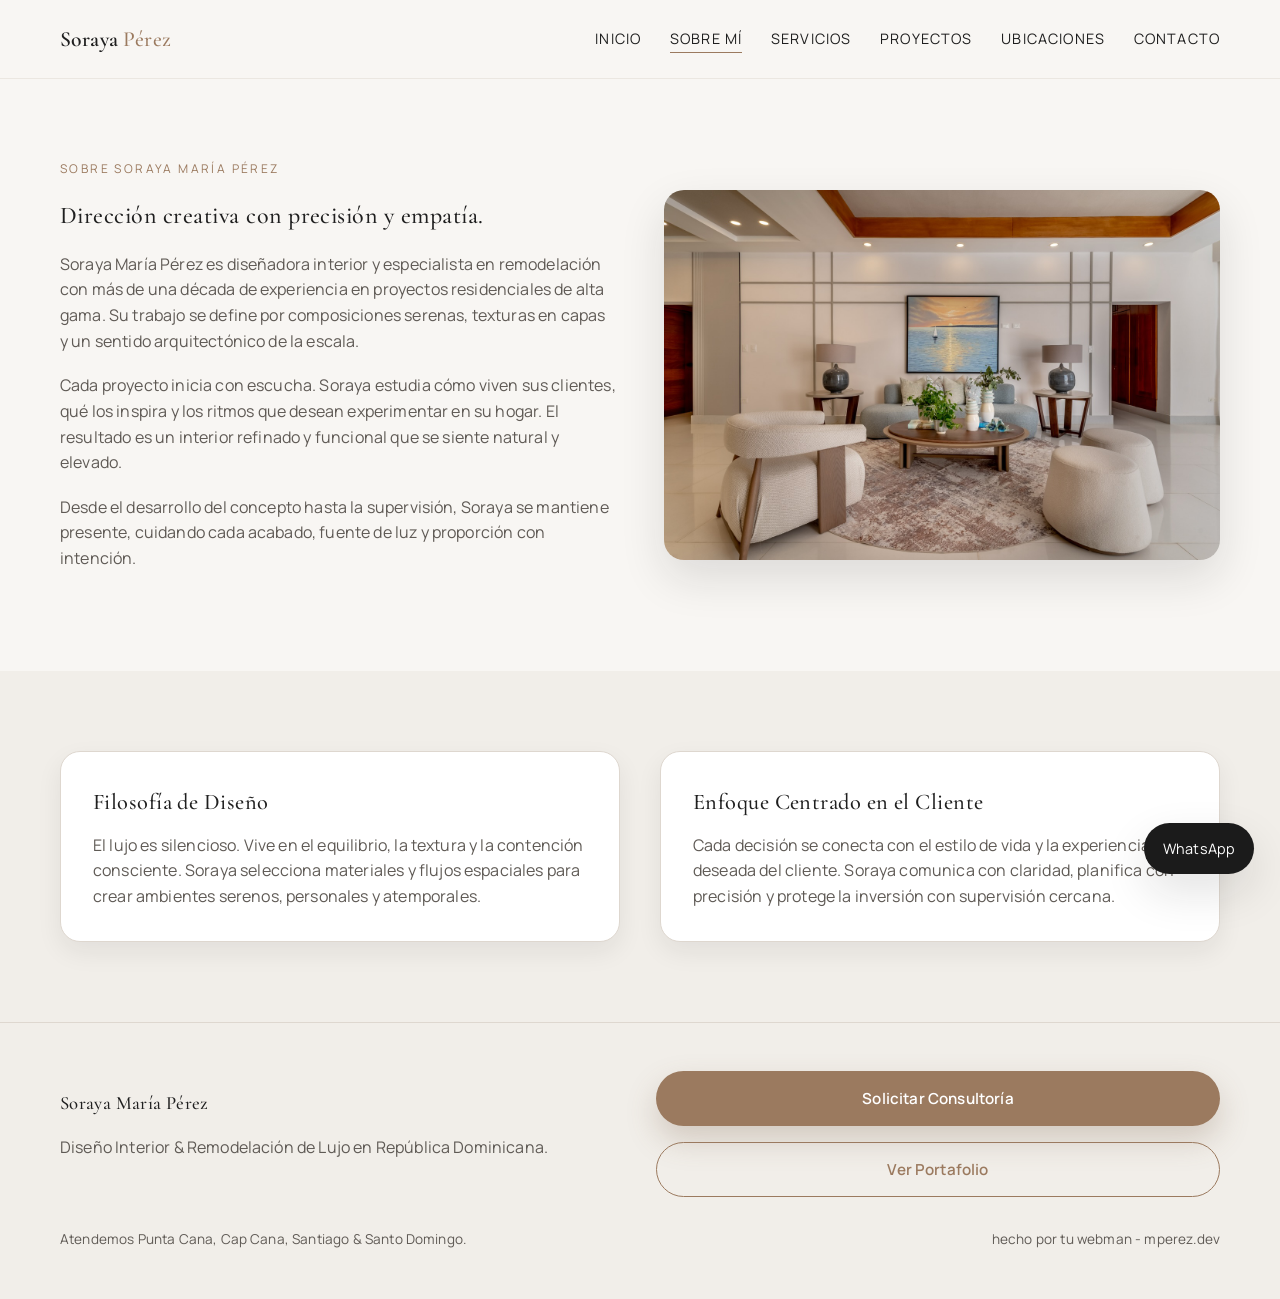
==== about.html @ 322ca7d5 "Sure! Pl" ====
<!DOCTYPE html>
<html lang="en">
  <head>
    <meta charset="UTF-8" />
    <meta name="viewport" content="width=device-width, initial-scale=1.0" />
    <meta
      name="description"
      content="Conoce a Soraya Pérez, diseñadora interior de lujo con espacios arquitectónicos serenos y remodelación centrada en el cliente."
    />
    <title>Sobre mí | Soraya Pérez</title>
    <link rel="preconnect" href="https://fonts.googleapis.com" />
    <link rel="preconnect" href="https://fonts.gstatic.com" crossorigin />
    <link
      href="https://fonts.googleapis.com/css2?family=Cormorant+Garamond:wght@400;500;600&family=Manrope:wght@300;400;500;600&display=swap"
      rel="stylesheet"
    />
    <link rel="stylesheet" href="css/style.css" />
  </head>
  <body>
    <header class="site-header">
      <div class="container nav-wrapper">
        <a class="logo" href="index.html">
          Soraya <span>Pérez</span>
        </a>
        <button class="nav-toggle" aria-expanded="false" aria-label="Abrir menú">
          <span class="nav-toggle-icon" aria-hidden="true"></span>
          <span class="sr-only">Menú</span>
        </button>
        <nav>
          <ul>
            <li><a href="index.html">Inicio</a></li>
            <li><a class="active" href="about.html">Sobre mí</a></li>
            <li><a href="services.html">Servicios</a></li>
            <li><a href="projects.html">Proyectos</a></li>
            <li><a href="locations.html">Ubicaciones</a></li>
            <li><a href="contact.html">Contacto</a></li>
          </ul>
        </nav>
      </div>
    </header>

    <main>
      <section class="section">
        <div class="container about-layout">
          <div class="reveal">
            <p class="eyebrow">Sobre Soraya María Pérez</p>
            <h1>Dirección creativa con precisión y empatía.</h1>
            <p>
              Soraya María Pérez es diseñadora interior y especialista en
              remodelación con más de una década de experiencia en proyectos
              residenciales de alta gama. Su trabajo se define por composiciones
              serenas, texturas en capas y un sentido arquitectónico de la escala.
            </p>
            <p>
              Cada proyecto inicia con escucha. Soraya estudia cómo viven sus
              clientes, qué los inspira y los ritmos que desean experimentar en
              su hogar. El resultado es un interior refinado y funcional que se
              siente natural y elevado.
            </p>
            <p>
              Desde el desarrollo del concepto hasta la supervisión, Soraya se
              mantiene presente, cuidando cada acabado, fuente de luz y
              proporción con intención.
            </p>
          </div>
          <div class="about-image reveal">
            <img src="img/4.jpg" alt="Interiorismo de Soraya Pérez" />
          </div>
        </div>
      </section>

      <section class="section alt">
        <div class="container grid-2">
          <div class="card reveal">
            <h3>Filosofía de Diseño</h3>
            <p>
              El lujo es silencioso. Vive en el equilibrio, la textura y la
              contención consciente. Soraya selecciona materiales y flujos
              espaciales para crear ambientes serenos, personales y atemporales.
            </p>
          </div>
          <div class="card reveal">
            <h3>Enfoque Centrado en el Cliente</h3>
            <p>
              Cada decisión se conecta con el estilo de vida y la experiencia
              deseada del cliente. Soraya comunica con claridad, planifica con
              precisión y protege la inversión con supervisión cercana.
            </p>
          </div>
        </div>
      </section>
    </main>

    <footer>
      <div class="container footer-grid">
        <div>
          <h3>Soraya María Pérez</h3>
          <p>Diseño Interior & Remodelación de Lujo en República Dominicana.</p>
        </div>
        <div class="footer-cta">
          <a class="btn primary" href="contact.html">Solicitar Consultoría</a>
          <a class="btn secondary" href="projects.html">Ver Portafolio</a>
        </div>
      </div>
      <div class="container footer-bottom">
        <span>Atendemos Punta Cana, Cap Cana, Santiago & Santo Domingo.</span>
        <span
          >hecho por tu webman -
          <a href="https://mperez.dev/" target="_blank" rel="noopener"
            >mperez.dev</a
          ></span
        >
      </div>
    </footer>

    <a
      class="whatsapp-float"
      href="https://wa.me/18292590296"
      target="_blank"
      rel="noopener"
      >WhatsApp</a
    >

    <script src="js/main.js"></script>
  </body>
</html>
---- css/style.css ----
*,
*::before,
*::after {
  box-sizing: border-box;
}

:root {
  color-scheme: light;
  --bg: #f8f6f3;
  --bg-alt: #f1eee9;
  --text: #1f1f1f;
  --muted: #5f5a55;
  --accent: #9b7a5f;
  --accent-dark: #7c5f49;
  --line: #ded7cf;
  --white: #ffffff;
  --shadow: 0 18px 45px rgba(28, 25, 22, 0.12);
  --radius: 20px;
  --container: 1160px;
  --header-height: 78px;
}

html,
body {
  margin: 0;
  padding: 0;
  font-family: "Cormorant Garamond", Georgia, serif;
  color: var(--text);
  background: var(--bg);
  scroll-behavior: smooth;
}

body {
  line-height: 1.6;
  letter-spacing: 0.01em;
}

img {
  max-width: 100%;
  height: auto;
  display: block;
}

a {
  color: inherit;
  text-decoration: none;
}

p {
  margin: 0 0 1.2rem;
  color: var(--muted);
  font-family: "Manrope", "Helvetica Neue", Arial, sans-serif;
}

h1,
h2,
h3,
h4 {
  margin: 0 0 1rem;
  font-weight: 500;
  letter-spacing: 0.02em;
}

.container {
  width: min(100% - 3rem, var(--container));
  margin: 0 auto;
}

.section {
  padding: 5rem 0;
}

.section.alt {
  background: var(--bg-alt);
}

.eyebrow {
  text-transform: uppercase;
  letter-spacing: 0.2em;
  font-size: 0.75rem;
  color: var(--accent);
  font-family: "Manrope", "Helvetica Neue", Arial, sans-serif;
}

.btn {
  display: inline-flex;
  align-items: center;
  justify-content: center;
  gap: 0.5rem;
  padding: 0.9rem 1.8rem;
  border-radius: 999px;
  border: 1px solid transparent;
  font-family: "Manrope", "Helvetica Neue", Arial, sans-serif;
  font-size: 0.95rem;
  font-weight: 600;
  transition: transform 0.2s ease, box-shadow 0.2s ease, background 0.2s ease,
    color 0.2s ease;
}

.btn.primary {
  background: var(--accent);
  color: var(--white);
  box-shadow: 0 14px 30px rgba(124, 95, 73, 0.25);
}

.btn.primary:hover {
  background: var(--accent-dark);
  transform: translateY(-2px);
}

.btn.secondary {
  border-color: var(--accent);
  color: var(--accent);
  background: transparent;
}

.btn.secondary:hover {
  background: rgba(155, 122, 95, 0.1);
  transform: translateY(-2px);
}

.btn.ghost {
  border-color: rgba(155, 122, 95, 0.3);
  color: var(--text);
  background: transparent;
}

header.site-header {
  position: sticky;
  top: 0;
  z-index: 20;
  background: rgba(248, 246, 243, 0.94);
  backdrop-filter: blur(16px);
  border-bottom: 1px solid rgba(222, 215, 207, 0.5);
}

.nav-wrapper {
  height: var(--header-height);
  display: flex;
  align-items: center;
  justify-content: space-between;
  gap: 2rem;
}

.logo {
  font-size: 1.35rem;
  font-weight: 600;
}

.logo span {
  color: var(--accent);
  font-weight: 500;
}

nav ul {
  list-style: none;
  display: flex;
  align-items: center;
  gap: 1.8rem;
  padding: 0;
  margin: 0;
  font-family: "Manrope", "Helvetica Neue", Arial, sans-serif;
  font-size: 0.9rem;
  letter-spacing: 0.08em;
  text-transform: uppercase;
}

nav a {
  position: relative;
  padding-bottom: 0.3rem;
}

nav a::after {
  content: "";
  position: absolute;
  left: 0;
  bottom: 0;
  height: 1px;
  width: 0;
  background: var(--accent);
  transition: width 0.2s ease;
}

nav a:hover::after,
nav a.active::after {
  width: 100%;
}

.nav-toggle {
  display: none;
  border: 1px solid var(--line);
  background: var(--white);
  border-radius: 999px;
  padding: 1rem;
  font-family: "Manrope", "Helvetica Neue", Arial, sans-serif;
  font-size: 0.85rem;
  cursor: pointer;
}

.nav-toggle-icon {
  position: relative;
  width: 22px;
  height: 2px;
  background: var(--text);
  display: inline-block;
}

.nav-toggle-icon::before,
.nav-toggle-icon::after {
  content: "";
  position: absolute;
  left: 0;
  width: 22px;
  height: 2px;
  background: var(--text);
}

.nav-toggle-icon::before {
  top: -6px;
}

.nav-toggle-icon::after {
  top: 6px;
}

.sr-only {
  position: absolute;
  width: 1px;
  height: 1px;
  padding: 0;
  margin: -1px;
  overflow: hidden;
  clip: rect(0, 0, 0, 0);
  white-space: nowrap;
  border: 0;
}

.hero {
  min-height: calc(100vh - var(--header-height));
  display: grid;
  grid-template-columns: repeat(auto-fit, minmax(280px, 1fr));
  align-items: center;
  gap: 3rem;
  padding: 4rem 0;
}

.hero-title {
  font-size: clamp(2.6rem, 4vw, 4.2rem);
  line-height: 1.1;
}

.hero-subtitle {
  font-size: 1.15rem;
  color: var(--muted);
}

.hero-cta {
  display: flex;
  flex-wrap: wrap;
  gap: 1rem;
  margin-top: 2rem;
}

.hero-image {
  position: relative;
  border-radius: var(--radius);
  overflow: hidden;
  box-shadow: var(--shadow);
}

.hero-image img {
  width: 100%;
  height: 100%;
  object-fit: cover;
}

.grid-2 {
  display: grid;
  grid-template-columns: repeat(auto-fit, minmax(260px, 1fr));
  gap: 2.5rem;
}

.card {
  background: var(--white);
  border: 1px solid var(--line);
  border-radius: var(--radius);
  padding: 2rem;
  box-shadow: 0 10px 26px rgba(28, 25, 22, 0.07);
  transition: transform 0.2s ease, box-shadow 0.2s ease;
}

.card:hover {
  transform: translateY(-4px);
  box-shadow: 0 18px 35px rgba(28, 25, 22, 0.12);
}

.card h3 {
  margin-bottom: 0.8rem;
  font-size: 1.4rem;
}

.card p {
  margin-bottom: 0;
}

.featured-grid {
  display: grid;
  grid-template-columns: repeat(auto-fit, minmax(240px, 1fr));
  gap: 1.5rem;
}

.featured-item {
  position: relative;
  overflow: hidden;
  border-radius: 18px;
  box-shadow: var(--shadow);
}

.featured-item img {
  width: 100%;
  height: 100%;
  object-fit: cover;
  transition: transform 0.4s ease;
}

.featured-item:hover img {
  transform: scale(1.05);
}

.featured-label {
  position: absolute;
  left: 1.2rem;
  bottom: 1.2rem;
  background: rgba(31, 31, 31, 0.65);
  color: var(--white);
  padding: 0.45rem 0.9rem;
  border-radius: 999px;
  font-size: 0.75rem;
  font-family: "Manrope", "Helvetica Neue", Arial, sans-serif;
  text-transform: uppercase;
  letter-spacing: 0.18em;
}

.trust {
  display: grid;
  grid-template-columns: repeat(auto-fit, minmax(180px, 1fr));
  gap: 1.5rem;
  text-align: center;
}

.trust-item {
  padding: 1.5rem 1rem;
  border: 1px solid var(--line);
  border-radius: 18px;
  background: var(--white);
}

.trust-item strong {
  display: block;
  font-size: 1.7rem;
}

.about-layout {
  display: grid;
  grid-template-columns: repeat(auto-fit, minmax(260px, 1fr));
  gap: 3rem;
  align-items: center;
}

.about-image {
  border-radius: var(--radius);
  overflow: hidden;
  box-shadow: var(--shadow);
}

.service-grid {
  display: grid;
  grid-template-columns: repeat(auto-fit, minmax(240px, 1fr));
  gap: 2rem;
}

.service-card {
  border-radius: 20px;
  padding: 2rem;
  background: var(--white);
  border: 1px solid var(--line);
  transition: border-color 0.2s ease, transform 0.2s ease;
}

.service-icon {
  width: 48px;
  height: 48px;
  display: inline-flex;
  align-items: center;
  justify-content: center;
  border-radius: 14px;
  border: 1px solid var(--line);
  color: var(--text);
  margin-bottom: 1.2rem;
}

.service-icon svg {
  width: 26px;
  height: 26px;
  fill: currentColor;
}

.service-card:hover {
  border-color: var(--accent);
  transform: translateY(-3px);
}

.portfolio-grid {
  display: grid;
  grid-template-columns: repeat(auto-fit, minmax(220px, 1fr));
  gap: 1.5rem;
}

.portfolio-item {
  position: relative;
  border-radius: 16px;
  overflow: hidden;
  background: var(--white);
  border: 1px solid var(--line);
}

.portfolio-item img {
  width: 100%;
  height: 220px;
  object-fit: cover;
  transition: transform 0.3s ease;
}

.portfolio-item:hover img {
  transform: scale(1.04);
}

.portfolio-caption {
  padding: 1rem 1.2rem;
  font-family: "Manrope", "Helvetica Neue", Arial, sans-serif;
  font-size: 0.85rem;
  text-transform: uppercase;
  letter-spacing: 0.12em;
  color: var(--muted);
}

.locations-grid {
  display: grid;
  grid-template-columns: repeat(auto-fit, minmax(220px, 1fr));
  gap: 1.5rem;
}

.location-card {
  padding: 1.8rem;
  border-radius: 18px;
  border: 1px solid var(--line);
  background: var(--white);
}

.contact-grid {
  display: grid;
  grid-template-columns: repeat(auto-fit, minmax(260px, 1fr));
  gap: 2.5rem;
  align-items: start;
}

form {
  display: grid;
  gap: 1rem;
}

input,
textarea {
  width: 100%;
  border: 1px solid var(--line);
  border-radius: 12px;
  padding: 0.9rem 1rem;
  font-family: "Manrope", "Helvetica Neue", Arial, sans-serif;
  font-size: 0.95rem;
  background: var(--white);
}

textarea {
  min-height: 140px;
  resize: vertical;
}

.contact-detail {
  padding: 1.4rem 0;
  border-bottom: 1px solid var(--line);
  font-family: "Manrope", "Helvetica Neue", Arial, sans-serif;
}

.contact-detail strong {
  display: block;
  color: var(--text);
  text-transform: uppercase;
  letter-spacing: 0.15em;
  font-size: 0.72rem;
}

footer {
  border-top: 1px solid var(--line);
  background: var(--bg-alt);
  padding: 3rem 0;
}

.footer-grid {
  display: grid;
  grid-template-columns: repeat(auto-fit, minmax(220px, 1fr));
  gap: 2rem;
  align-items: center;
}

.footer-cta {
  display: flex;
  flex-direction: column;
  gap: 1rem;
}

.footer-bottom {
  margin-top: 2rem;
  font-family: "Manrope", "Helvetica Neue", Arial, sans-serif;
  font-size: 0.85rem;
  color: var(--muted);
  display: flex;
  justify-content: space-between;
  flex-wrap: wrap;
  gap: 1rem;
}

.whatsapp-float {
  position: fixed;
  right: 1.6rem;
  bottom: 1.6rem;
  background: #1b1b1b;
  color: var(--white);
  padding: 0.9rem 1.2rem;
  border-radius: 999px;
  font-family: "Manrope", "Helvetica Neue", Arial, sans-serif;
  font-size: 0.9rem;
  display: inline-flex;
  align-items: center;
  gap: 0.5rem;
  box-shadow: var(--shadow);
  z-index: 30;
}

.reveal {
  opacity: 0;
  transform: translateY(18px);
  transition: opacity 0.5s ease, transform 0.5s ease;
}

.reveal.is-visible {
  opacity: 1;
  transform: translateY(0);
}

@media (max-width: 860px) {
  nav {
    display: none;
    position: absolute;
    top: var(--header-height);
    right: 1.5rem;
  }

  nav.open {
    display: block;
  }

  nav ul {
    position: static;
    background: var(--white);
    padding: 1.2rem;
    border-radius: 16px;
    flex-direction: column;
    align-items: flex-start;
    gap: 1rem;
    box-shadow: var(--shadow);
    border: 1px solid var(--line);
    display: flex;
  }

  .nav-toggle {
    display: inline-flex;
  }
}

@media (max-width: 640px) {
  .hero {
    padding: 2.5rem 0 3rem;
  }

  .hero-cta {
    flex-direction: column;
    align-items: flex-start;
  }

  .footer-bottom {
    flex-direction: column;
  }
}

@media (prefers-reduced-motion: reduce) {
  * {
    scroll-behavior: auto;
  }

  .btn,
  .card,
  .featured-item img,
  .portfolio-item img,
  .service-card {
    transition: none;
  }

  .reveal {
    opacity: 1;
    transform: none;
  }
}
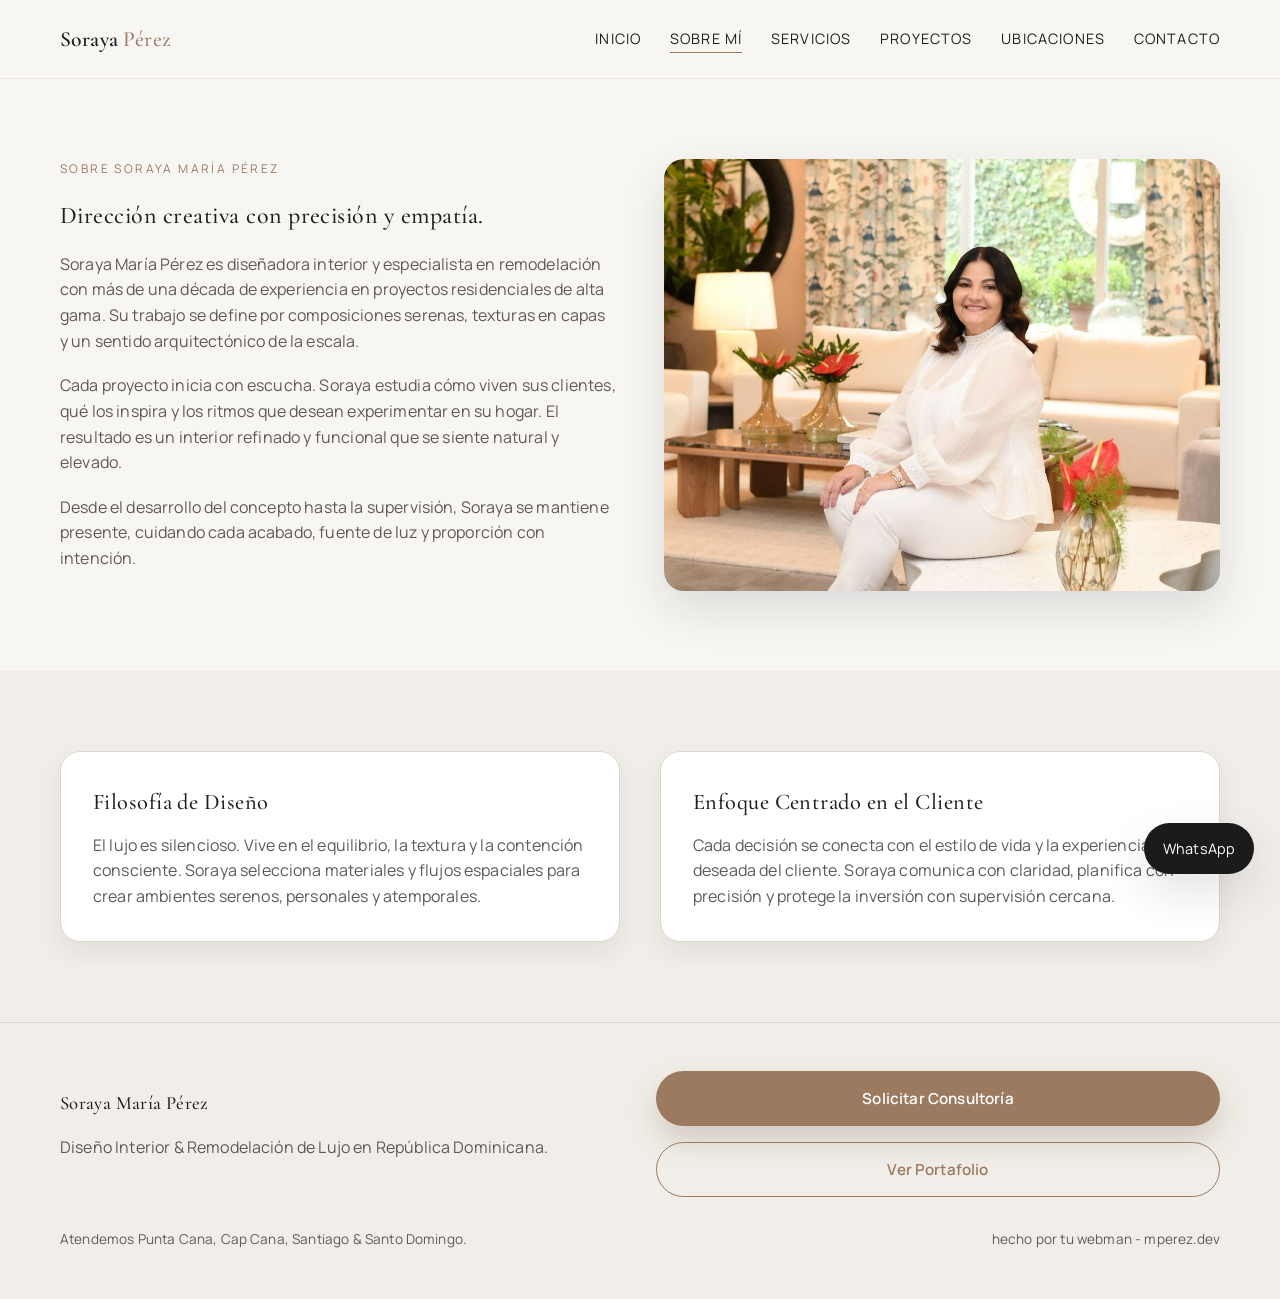
==== commit 8156d11c: "Add project detail page and related scripts for project gallery and lightbox functionality - Created" ====
--- a/about.html
+++ b/about.html
@@ -64,7 +64,7 @@
             </p>
           </div>
           <div class="about-image reveal">
-            <img src="img/4.jpg" alt="Interiorismo de Soraya Pérez" />
+            <img src="img/me.jpeg" alt="Interiorismo de Soraya Pérez" />
           </div>
         </div>
       </section>
--- a/css/style.css
+++ b/css/style.css
@@ -364,13 +364,23 @@
   display: grid;
   grid-template-columns: repeat(auto-fit, minmax(260px, 1fr));
   gap: 3rem;
-  align-items: center;
+  align-items: stretch;
 }
 
 .about-image {
   border-radius: var(--radius);
   overflow: hidden;
   box-shadow: var(--shadow);
+  position: relative;
+}
+
+.about-image img {
+  position: absolute;
+  inset: 0;
+  width: 100%;
+  height: 100%;
+  object-fit: cover;
+  object-position: center;
 }
 
 .service-grid {
@@ -424,6 +434,19 @@
   border: 1px solid var(--line);
 }
 
+.portfolio-item--link {
+  display: block;
+  cursor: pointer;
+  text-decoration: none;
+  color: inherit;
+  transition: transform 0.2s ease, box-shadow 0.2s ease;
+}
+
+.portfolio-item--link:hover {
+  transform: translateY(-4px);
+  box-shadow: var(--shadow);
+}
+
 .portfolio-item img {
   width: 100%;
   height: 220px;
@@ -442,6 +465,91 @@
   text-transform: uppercase;
   letter-spacing: 0.12em;
   color: var(--muted);
+}
+
+/* Project detail */
+
+.project-hero {
+  position: relative;
+  height: 70vh;
+  min-height: 360px;
+  overflow: hidden;
+}
+
+.project-hero > img {
+  width: 100%;
+  height: 100%;
+  object-fit: cover;
+  display: block;
+}
+
+.project-hero-overlay {
+  position: absolute;
+  inset: 0;
+  background: linear-gradient(to top, rgba(31, 31, 31, 0.65) 0%, transparent 55%);
+  display: flex;
+  align-items: flex-end;
+  padding-bottom: 3rem;
+}
+
+.project-hero-overlay h1 {
+  color: var(--white);
+  font-size: clamp(2rem, 4vw, 3.5rem);
+  margin-bottom: 0;
+}
+
+.project-hero-overlay .eyebrow {
+  color: rgba(255, 255, 255, 0.75);
+}
+
+.project-back {
+  display: inline-flex;
+  align-items: center;
+  gap: 0.4rem;
+  font-family: "Manrope", "Helvetica Neue", Arial, sans-serif;
+  font-size: 0.88rem;
+  color: var(--muted);
+  margin-bottom: 2rem;
+  transition: color 0.2s ease;
+}
+
+.project-back:hover {
+  color: var(--accent);
+}
+
+.gallery-grid {
+  display: grid;
+  grid-template-columns: repeat(3, 1fr);
+  gap: 1rem;
+}
+
+.gallery-img {
+  width: 100%;
+  height: 280px;
+  object-fit: cover;
+  border-radius: 12px;
+  display: block;
+}
+
+@media (max-width: 860px) {
+  .gallery-grid {
+    grid-template-columns: repeat(2, 1fr);
+  }
+}
+
+@media (max-width: 640px) {
+  .project-hero {
+    height: 50vh;
+  }
+
+  .gallery-grid {
+    grid-template-columns: repeat(2, 1fr);
+    gap: 0.6rem;
+  }
+
+  .gallery-img {
+    height: 180px;
+  }
 }
 
 .locations-grid {
@@ -545,6 +653,116 @@
   box-shadow: var(--shadow);
   z-index: 30;
 }
+
+/* Lightbox */
+
+.lightbox-overlay {
+  display: none;
+  position: fixed;
+  inset: 0;
+  z-index: 100;
+  background: rgba(15, 13, 11, 0.92);
+  align-items: center;
+  justify-content: center;
+}
+
+.lightbox-overlay.is-open {
+  display: flex;
+}
+
+.lightbox-inner {
+  position: relative;
+  display: flex;
+  align-items: center;
+  justify-content: center;
+  width: 100%;
+  height: 100%;
+  padding: 2rem;
+}
+
+.lightbox-img {
+  max-width: 90vw;
+  max-height: 88vh;
+  object-fit: contain;
+  border-radius: 12px;
+  box-shadow: 0 30px 80px rgba(0, 0, 0, 0.5);
+  display: block;
+}
+
+.lightbox-close,
+.lightbox-prev,
+.lightbox-next {
+  position: absolute;
+  background: rgba(255, 255, 255, 0.12);
+  border: 1px solid rgba(255, 255, 255, 0.2);
+  color: var(--white);
+  border-radius: 999px;
+  cursor: pointer;
+  transition: background 0.2s ease;
+  line-height: 1;
+  font-size: 1.1rem;
+}
+
+.lightbox-close:hover,
+.lightbox-prev:hover,
+.lightbox-next:hover {
+  background: rgba(255, 255, 255, 0.25);
+}
+
+.lightbox-close {
+  top: 1.2rem;
+  right: 1.2rem;
+  width: 42px;
+  height: 42px;
+  display: flex;
+  align-items: center;
+  justify-content: center;
+}
+
+.lightbox-prev {
+  left: 1.2rem;
+  top: 50%;
+  transform: translateY(-50%);
+  width: 48px;
+  height: 48px;
+  display: flex;
+  align-items: center;
+  justify-content: center;
+}
+
+.lightbox-next {
+  right: 1.2rem;
+  top: 50%;
+  transform: translateY(-50%);
+  width: 48px;
+  height: 48px;
+  display: flex;
+  align-items: center;
+  justify-content: center;
+}
+
+.lightbox-counter {
+  position: absolute;
+  bottom: 1.4rem;
+  left: 50%;
+  transform: translateX(-50%);
+  font-family: "Manrope", "Helvetica Neue", Arial, sans-serif;
+  font-size: 0.85rem;
+  color: rgba(255, 255, 255, 0.65);
+  letter-spacing: 0.1em;
+}
+
+@media (max-width: 640px) {
+  .lightbox-prev {
+    left: 0.5rem;
+  }
+
+  .lightbox-next {
+    right: 0.5rem;
+  }
+}
+
+/* Reveal */
 
 .reveal {
   opacity: 0;
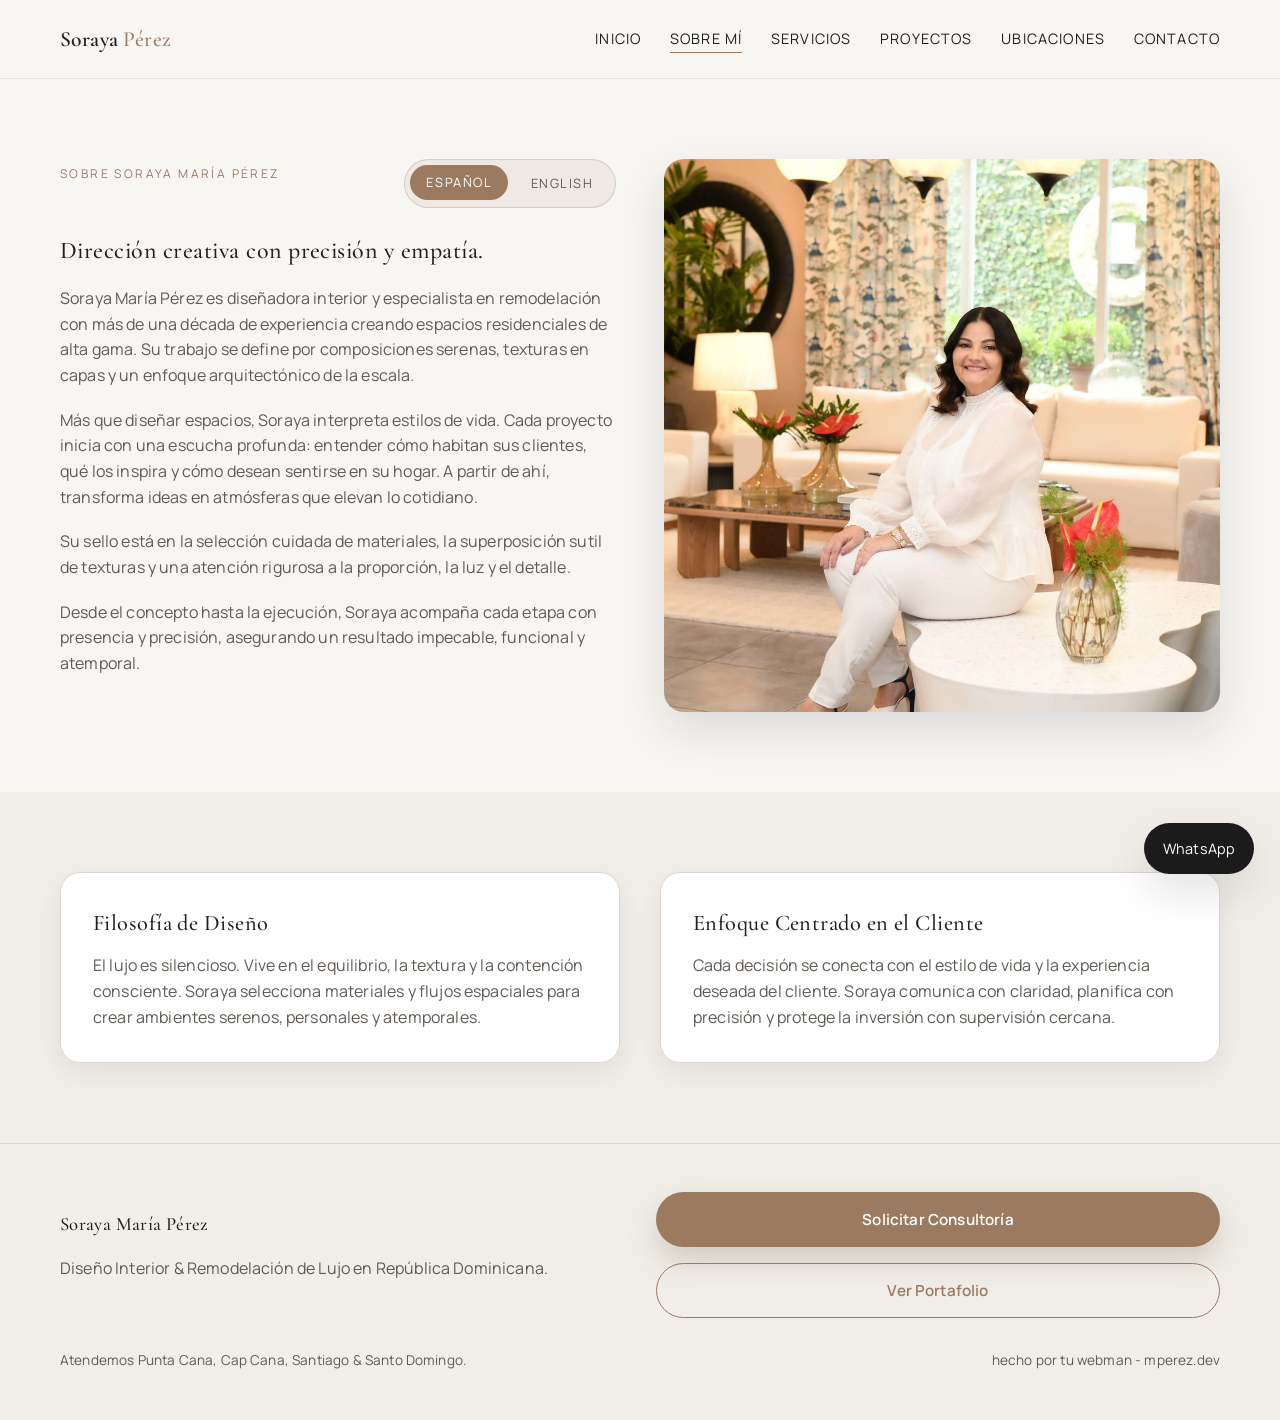
==== commit e62e5ac7: "Enhance About Section with Bilingual Support and Styling - Redesigned the About section to include a" ====
--- a/about.html
+++ b/about.html
@@ -42,26 +42,85 @@
     <main>
       <section class="section">
         <div class="container about-layout">
-          <div class="reveal">
-            <p class="eyebrow">Sobre Soraya María Pérez</p>
-            <h1>Dirección creativa con precisión y empatía.</h1>
-            <p>
-              Soraya María Pérez es diseñadora interior y especialista en
-              remodelación con más de una década de experiencia en proyectos
-              residenciales de alta gama. Su trabajo se define por composiciones
-              serenas, texturas en capas y un sentido arquitectónico de la escala.
-            </p>
-            <p>
-              Cada proyecto inicia con escucha. Soraya estudia cómo viven sus
-              clientes, qué los inspira y los ritmos que desean experimentar en
-              su hogar. El resultado es un interior refinado y funcional que se
-              siente natural y elevado.
-            </p>
-            <p>
-              Desde el desarrollo del concepto hasta la supervisión, Soraya se
-              mantiene presente, cuidando cada acabado, fuente de luz y
-              proporción con intención.
-            </p>
+          <div class="reveal bio-section" data-language-switcher>
+            <div class="bio-header">
+              <p class="eyebrow">Sobre Soraya María Pérez</p>
+              <div class="language-toggle" role="group" aria-label="Cambiar idioma de biografía">
+                <button
+                  class="language-toggle-btn is-active"
+                  type="button"
+                  data-lang-target="es"
+                  aria-pressed="true"
+                >
+                  Español
+                </button>
+                <button
+                  class="language-toggle-btn"
+                  type="button"
+                  data-lang-target="en"
+                  aria-pressed="false"
+                >
+                  English
+                </button>
+              </div>
+            </div>
+
+            <div class="bio-copy" data-bio-copy>
+              <div class="bio-content is-active" data-lang-content="es" aria-hidden="false">
+                <h1>Dirección creativa con precisión y empatía.</h1>
+                <p>
+                  Soraya María Pérez es diseñadora interior y especialista en
+                  remodelación con más de una década de experiencia creando espacios
+                  residenciales de alta gama. Su trabajo se define por composiciones
+                  serenas, texturas en capas y un enfoque arquitectónico de la escala.
+                </p>
+                <p>
+                  Más que diseñar espacios, Soraya interpreta estilos de vida. Cada
+                  proyecto inicia con una escucha profunda: entender cómo habitan sus
+                  clientes, qué los inspira y cómo desean sentirse en su hogar. A
+                  partir de ahí, transforma ideas en atmósferas que elevan lo
+                  cotidiano.
+                </p>
+                <p>
+                  Su sello está en la selección cuidada de materiales, la
+                  superposición sutil de texturas y una atención rigurosa a la
+                  proporción, la luz y el detalle.
+                </p>
+                <p>
+                  Desde el concepto hasta la ejecución, Soraya acompaña cada etapa
+                  con presencia y precisión, asegurando un resultado impecable,
+                  funcional y atemporal.
+                </p>
+              </div>
+
+              <div class="bio-content" data-lang-content="en" aria-hidden="true">
+                <h1>Creative Direction with Precision and Empathy</h1>
+                <p>
+                  Soraya María Pérez is an interior designer and renovation
+                  specialist with over a decade of experience crafting high-end
+                  residential spaces. Her approach blends aesthetic sensitivity
+                  with architectural clarity, resulting in interiors that feel
+                  calm, refined, and cohesive.
+                </p>
+                <p>
+                  More than designing spaces, Soraya interprets lifestyles. Each
+                  project begins with a deep understanding of how her clients live,
+                  what inspires them, and how they want to feel within their home.
+                  From there, she transforms ideas into environments that elevate
+                  everyday living.
+                </p>
+                <p>
+                  Her signature is defined by a thoughtful selection of materials,
+                  subtle layering of textures, and a meticulous attention to
+                  proportion, light, and detail.
+                </p>
+                <p>
+                  From concept to execution, Soraya remains closely involved at
+                  every stage, ensuring a seamless process and an impeccable,
+                  timeless result.
+                </p>
+              </div>
+            </div>
           </div>
           <div class="about-image reveal">
             <img src="img/me.jpeg" alt="Interiorismo de Soraya Pérez" />
--- a/css/style.css
+++ b/css/style.css
@@ -367,6 +367,73 @@
   align-items: stretch;
 }
 
+.bio-section {
+  display: grid;
+  gap: 1.5rem;
+}
+
+.bio-header {
+  display: flex;
+  justify-content: space-between;
+  gap: 1rem;
+  align-items: center;
+  flex-wrap: wrap;
+}
+
+.language-toggle {
+  display: inline-flex;
+  align-items: center;
+  gap: 0.4rem;
+  background: rgba(155, 122, 95, 0.1);
+  border: 1px solid rgba(155, 122, 95, 0.25);
+  border-radius: 999px;
+  padding: 0.35rem;
+}
+
+.language-toggle-btn {
+  border: 0;
+  border-radius: 999px;
+  background: transparent;
+  color: var(--muted);
+  font-family: "Manrope", "Helvetica Neue", Arial, sans-serif;
+  font-size: 0.8rem;
+  text-transform: uppercase;
+  letter-spacing: 0.12em;
+  padding: 0.55rem 1rem;
+  cursor: pointer;
+  transition: background 0.25s ease, color 0.25s ease, transform 0.25s ease;
+}
+
+.language-toggle-btn:hover {
+  color: var(--text);
+}
+
+.language-toggle-btn.is-active {
+  background: var(--accent);
+  color: var(--white);
+  transform: translateY(-1px);
+}
+
+.bio-copy {
+  position: relative;
+  min-height: 480px;
+}
+
+.bio-content {
+  position: absolute;
+  inset: 0;
+  opacity: 0;
+  transform: translateY(18px) scale(0.985);
+  pointer-events: none;
+  transition: opacity 0.45s ease, transform 0.45s ease;
+}
+
+.bio-content.is-active {
+  opacity: 1;
+  transform: translateY(0) scale(1);
+  pointer-events: auto;
+}
+
 .about-image {
   border-radius: var(--radius);
   overflow: hidden;
@@ -806,6 +873,10 @@
 }
 
 @media (max-width: 640px) {
+  .bio-copy {
+    min-height: 560px;
+  }
+
   .hero {
     padding: 2.5rem 0 3rem;
   }
@@ -829,7 +900,9 @@
   .card,
   .featured-item img,
   .portfolio-item img,
-  .service-card {
+  .service-card,
+  .bio-content,
+  .language-toggle-btn {
     transition: none;
   }
 
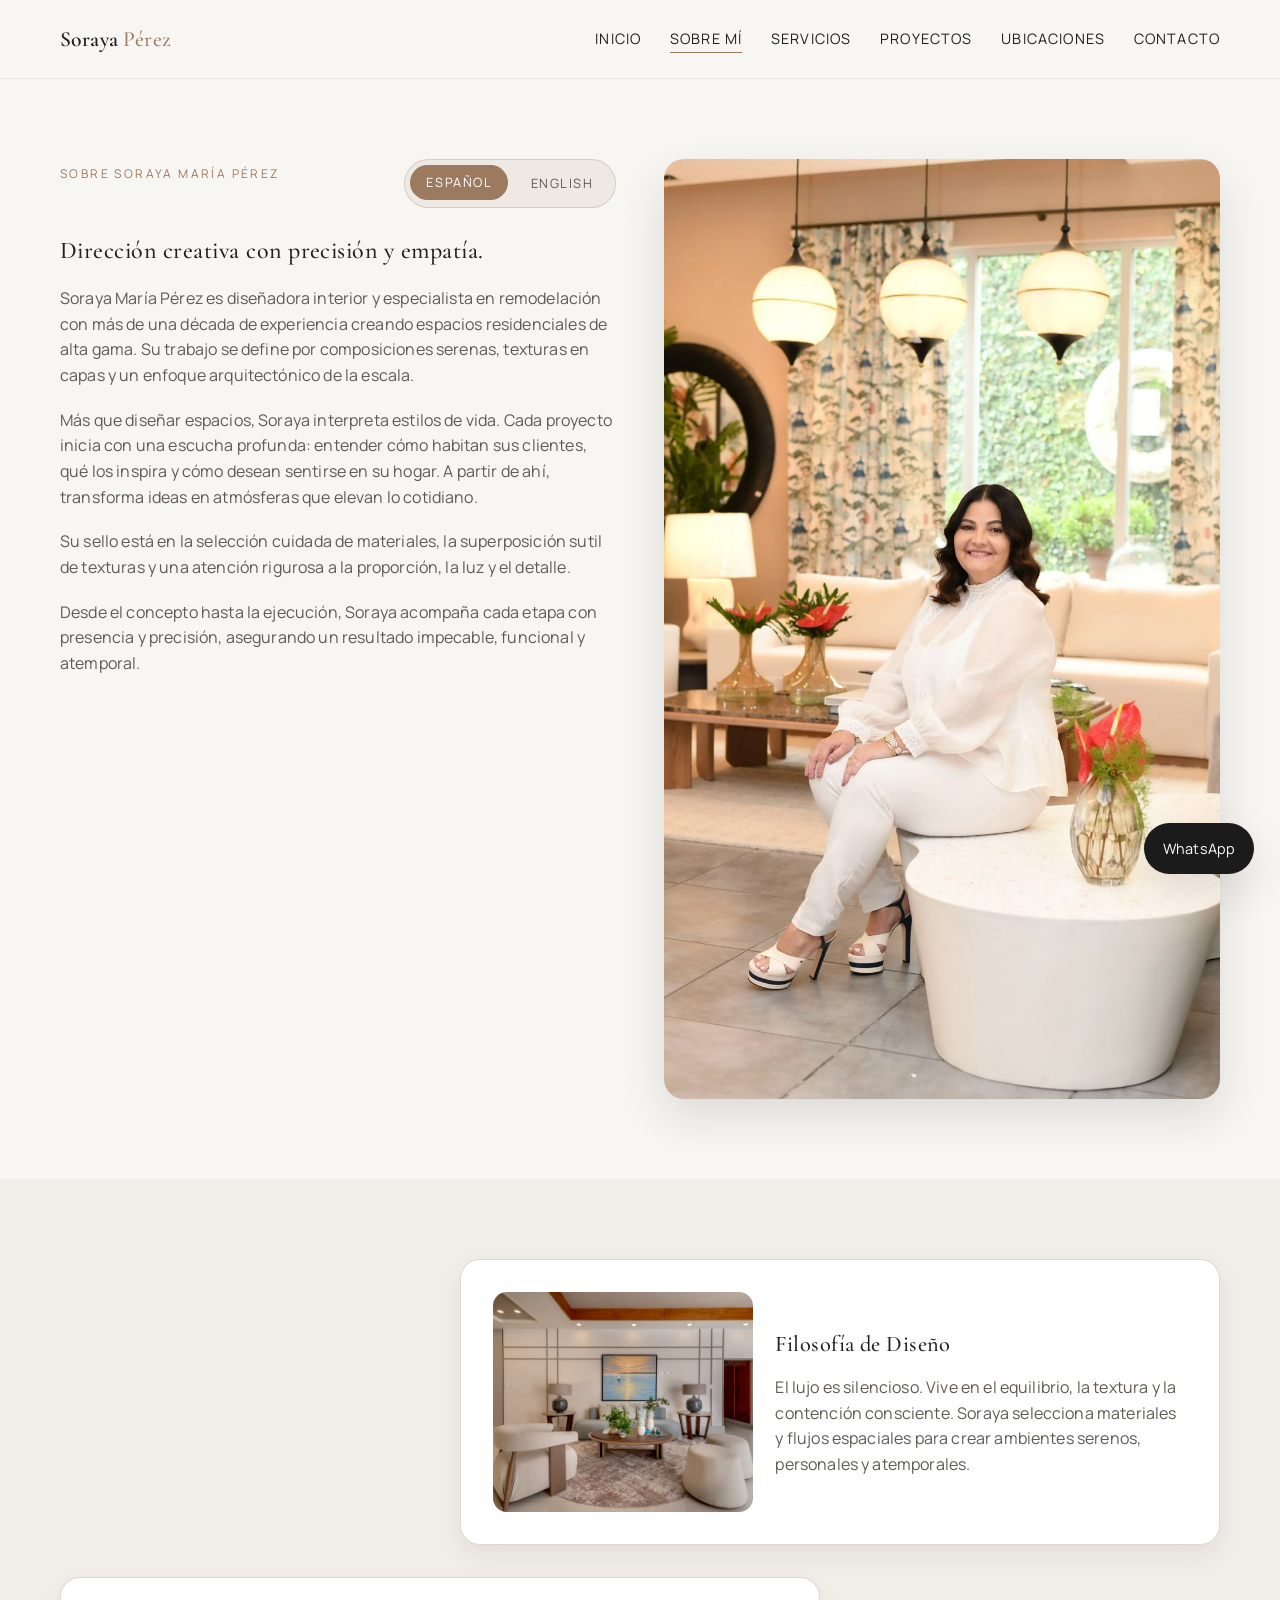
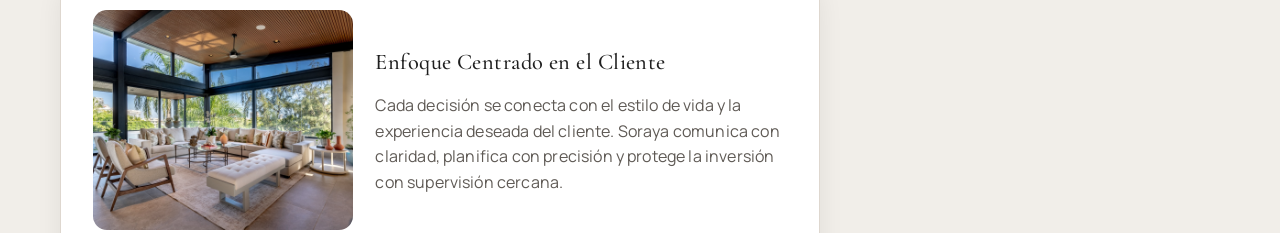
==== commit 01123ce0: "terminacion de la pagina de Soraya" ====
--- a/about.html
+++ b/about.html
@@ -129,23 +129,37 @@
       </section>
 
       <section class="section alt">
-        <div class="container grid-2">
-          <div class="card reveal">
-            <h3>Filosofía de Diseño</h3>
-            <p>
-              El lujo es silencioso. Vive en el equilibrio, la textura y la
-              contención consciente. Soraya selecciona materiales y flujos
-              espaciales para crear ambientes serenos, personales y atemporales.
-            </p>
-          </div>
-          <div class="card reveal">
-            <h3>Enfoque Centrado en el Cliente</h3>
-            <p>
-              Cada decisión se conecta con el estilo de vida y la experiencia
-              deseada del cliente. Soraya comunica con claridad, planifica con
-              precisión y protege la inversión con supervisión cercana.
-            </p>
-          </div>
+        <div class="container about-feature-stack">
+          <article class="card reveal about-feature about-feature--right">
+            <img
+              src="img/4.jpg"
+              alt="Selección refinada de materiales y texturas"
+              class="about-feature-image"
+            />
+            <div>
+              <h3>Filosofía de Diseño</h3>
+              <p>
+                El lujo es silencioso. Vive en el equilibrio, la textura y la
+                contención consciente. Soraya selecciona materiales y flujos
+                espaciales para crear ambientes serenos, personales y atemporales.
+              </p>
+            </div>
+          </article>
+          <article class="card reveal about-feature about-feature--left">
+            <img
+              src="img/5.jpg"
+              alt="Acompañamiento cercano durante todo el proyecto"
+              class="about-feature-image"
+            />
+            <div>
+              <h3>Enfoque Centrado en el Cliente</h3>
+              <p>
+                Cada decisión se conecta con el estilo de vida y la experiencia
+                deseada del cliente. Soraya comunica con claridad, planifica con
+                precisión y protege la inversión con supervisión cercana.
+              </p>
+            </div>
+          </article>
         </div>
       </section>
     </main>
--- a/css/style.css
+++ b/css/style.css
@@ -355,6 +355,23 @@
   background: var(--white);
 }
 
+.trust-icon {
+  width: 42px;
+  height: 42px;
+  margin: 0 auto 0.75rem;
+  border-radius: 12px;
+  background: rgba(155, 122, 95, 0.12);
+  display: inline-flex;
+  align-items: center;
+  justify-content: center;
+}
+
+.trust-icon svg {
+  width: 22px;
+  height: 22px;
+  fill: var(--accent);
+}
+
 .trust-item strong {
   display: block;
   font-size: 1.7rem;
@@ -461,7 +478,9 @@
   padding: 2rem;
   background: var(--white);
   border: 1px solid var(--line);
-  transition: border-color 0.2s ease, transform 0.2s ease;
+  transition: border-color 0.25s ease, transform 0.25s ease, box-shadow 0.25s ease;
+  display: grid;
+  gap: 0.8rem;
 }
 
 .service-icon {
@@ -471,8 +490,9 @@
   align-items: center;
   justify-content: center;
   border-radius: 14px;
-  border: 1px solid var(--line);
-  color: var(--text);
+  border: 1px solid rgba(155, 122, 95, 0.25);
+  background: rgba(155, 122, 95, 0.1);
+  color: var(--accent);
   margin-bottom: 1.2rem;
 }
 
@@ -485,6 +505,16 @@
 .service-card:hover {
   border-color: var(--accent);
   transform: translateY(-3px);
+  box-shadow: 0 16px 34px rgba(28, 25, 22, 0.1);
+}
+
+.service-card h3 {
+  margin-bottom: 0.2rem;
+}
+
+.services-grid-enhanced {
+  margin-top: 2rem;
+  gap: 2.2rem;
 }
 
 .portfolio-grid {
@@ -599,6 +629,15 @@
 }
 
 @media (max-width: 860px) {
+  .about-feature {
+    width: 100%;
+    grid-template-columns: 1fr;
+  }
+
+  .about-feature-image {
+    height: 240px;
+  }
+
   .gallery-grid {
     grid-template-columns: repeat(2, 1fr);
   }
@@ -672,6 +711,34 @@
   text-transform: uppercase;
   letter-spacing: 0.15em;
   font-size: 0.72rem;
+}
+
+.about-feature-stack {
+  display: grid;
+  gap: 2rem;
+}
+
+.about-feature {
+  width: min(68%, 760px);
+  display: grid;
+  grid-template-columns: minmax(180px, 260px) 1fr;
+  align-items: center;
+  gap: 1.4rem;
+}
+
+.about-feature--right {
+  margin-left: auto;
+}
+
+.about-feature--left {
+  margin-right: auto;
+}
+
+.about-feature-image {
+  width: 100%;
+  height: 220px;
+  object-fit: cover;
+  border-radius: 14px;
 }
 
 footer {
